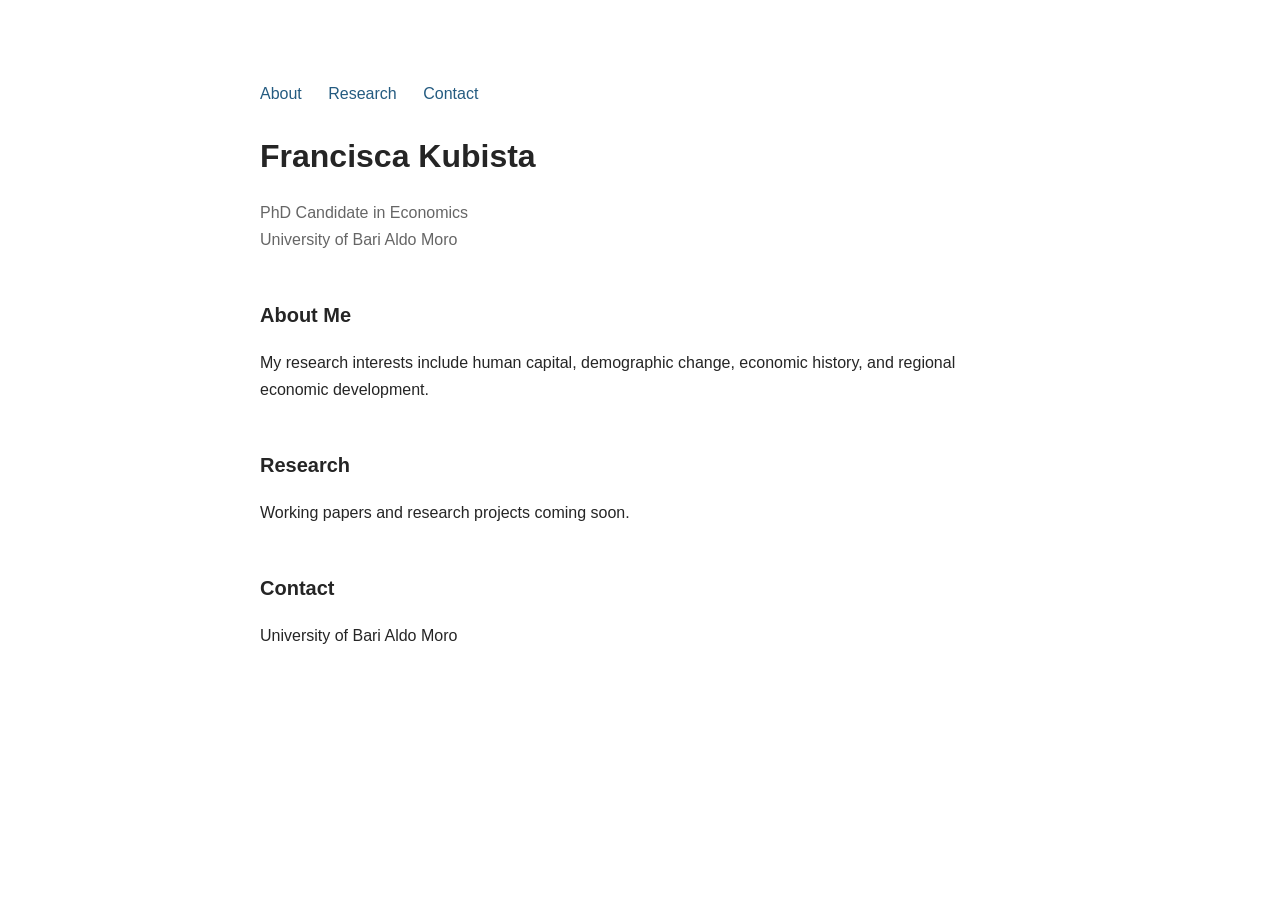
==== index.html @ 59e282ac "Create index.html Create academic homepage" ====
<!DOCTYPE html>
<html lang="en">
<head>
  <meta charset="UTF-8">
  <meta name="viewport" content="width=device-width, initial-scale=1">
  <title>Francisca Kubista | Economics</title>
  <style>
    body {
      font-family: Arial, sans-serif;
      max-width: 760px;
      margin: 80px auto;
      padding: 0 24px;
      color: #252525;
      line-height: 1.7;
    }
    h1 { font-size: 32px; margin-bottom: 4px; }
    h2 { margin-top: 45px; font-size: 20px; }
    a { color: #245b80; text-decoration: none; }
    nav a { margin-right: 22px; }
    .subtitle { color: #666; }
  </style>
</head>
<body>
  <nav>
    <a href="#about">About</a>
    <a href="#research">Research</a>
    <a href="#contact">Contact</a>
  </nav>

  <h1>Francisca Kubista</h1>
  <p class="subtitle">
    PhD Candidate in Economics<br>
    University of Bari Aldo Moro
  </p>

  <h2 id="about">About Me</h2>
  <p>
    My research interests include human capital,
    demographic change, economic history, and
    regional economic development.
  </p>

  <h2 id="research">Research</h2>
  <p>Working papers and research projects coming soon.</p>

  <h2 id="contact">Contact</h2>
  <p>University of Bari Aldo Moro</p>
</body>
</html>
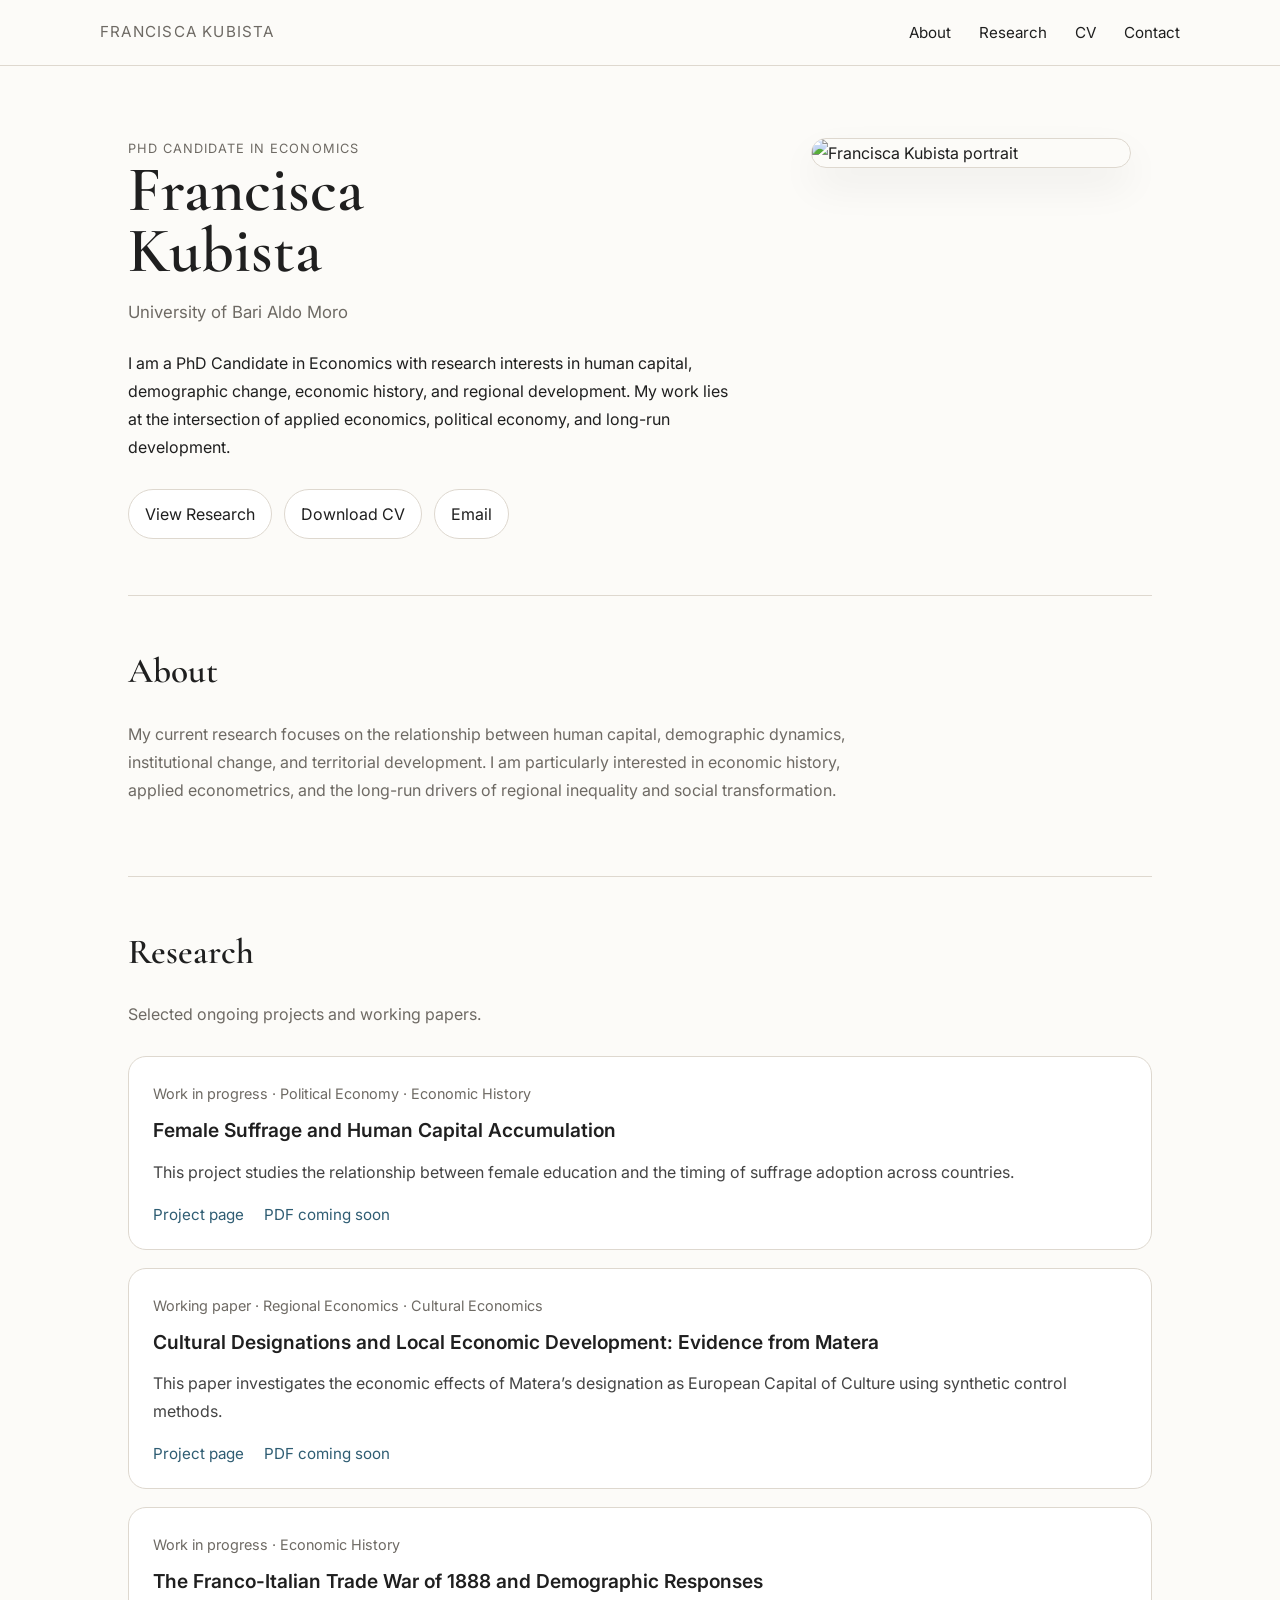
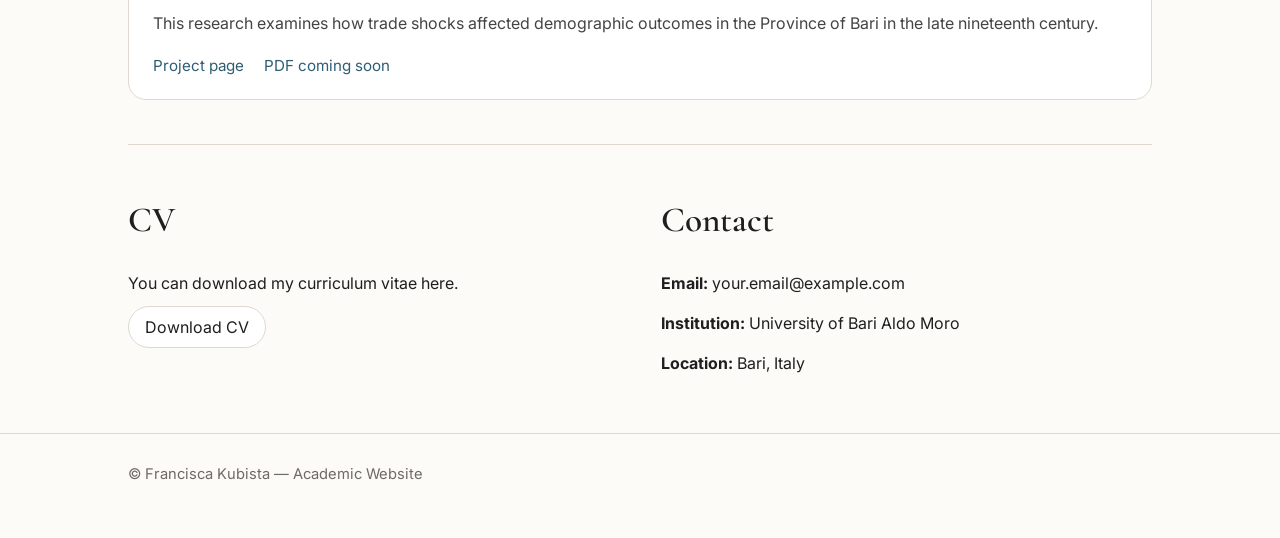
==== commit e55417d9: "Update index.html" ====
--- a/index.html
+++ b/index.html
@@ -1,50 +1,142 @@
-
 <!DOCTYPE html>
 <html lang="en">
 <head>
   <meta charset="UTF-8">
   <meta name="viewport" content="width=device-width, initial-scale=1">
-  <title>Francisca Kubista | Economics</title>
-  <style>
-    body {
-      font-family: Arial, sans-serif;
-      max-width: 760px;
-      margin: 80px auto;
-      padding: 0 24px;
-      color: #252525;
-      line-height: 1.7;
-    }
-    h1 { font-size: 32px; margin-bottom: 4px; }
-    h2 { margin-top: 45px; font-size: 20px; }
-    a { color: #245b80; text-decoration: none; }
-    nav a { margin-right: 22px; }
-    .subtitle { color: #666; }
-  </style>
+  <title>Francisca Kubista | Academic Website</title>
+  <meta name="description" content="Francisca Kubista | PhD Candidate in Economics">
+  <link rel="stylesheet" href="style.css">
 </head>
 <body>
-  <nav>
-    <a href="#about">About</a>
-    <a href="#research">Research</a>
-    <a href="#contact">Contact</a>
-  </nav>
 
-  <h1>Francisca Kubista</h1>
-  <p class="subtitle">
-    PhD Candidate in Economics<br>
-    University of Bari Aldo Moro
-  </p>
+  <header class="site-header">
+    <div class="container nav">
+      <div class="brand">Francisca Kubista</div>
+      <nav class="nav-links">
+        <a href="#about">About</a>
+        <a href="#research">Research</a>
+        <a href="#cv">CV</a>
+        <a href="#contact">Contact</a>
+      </nav>
+    </div>
+  </header>
 
-  <h2 id="about">About Me</h2>
-  <p>
-    My research interests include human capital,
-    demographic change, economic history, and
-    regional economic development.
-  </p>
+  <main class="container">
 
-  <h2 id="research">Research</h2>
-  <p>Working papers and research projects coming soon.</p>
+    <section class="hero">
+      <div class="hero-text">
+        <div class="smallcaps">PhD Candidate in Economics</div>
+        <h1>Francisca<br>Kubista</h1>
+        <div class="subtitle">
+          University of Bari Aldo Moro
+        </div>
+        <p>
+          I am a PhD Candidate in Economics with research interests in
+          human capital, demographic change, economic history, and regional development.
+          My work lies at the intersection of applied economics, political economy,
+          and long-run development.
+        </p>
 
-  <h2 id="contact">Contact</h2>
-  <p>University of Bari Aldo Moro</p>
+        <div class="hero-links">
+          <a class="button-link" href="#research">View Research</a>
+          <a class="button-link" href="assets/cv.pdf" target="_blank">Download CV</a>
+          <a class="button-link" href="mailto:your.email@example.com">Email</a>
+        </div>
+      </div>
+
+      <div class="hero-photo">
+        <img src="assets/profile.jpg" alt="Francisca Kubista portrait">
+      </div>
+    </section>
+
+    <section class="section" id="about">
+      <h2>About</h2>
+      <p class="section-intro">
+        My current research focuses on the relationship between human capital,
+        demographic dynamics, institutional change, and territorial development.
+        I am particularly interested in economic history, applied econometrics,
+        and the long-run drivers of regional inequality and social transformation.
+      </p>
+    </section>
+
+    <section class="section" id="research">
+      <h2>Research</h2>
+      <p class="section-intro">
+        Selected ongoing projects and working papers.
+      </p>
+
+      <div class="research-list">
+
+        <article class="paper-card">
+          <div class="paper-meta">Work in progress · Political Economy · Economic History</div>
+          <h3 class="paper-title">Female Suffrage and Human Capital Accumulation</h3>
+          <p class="paper-desc">
+            This project studies the relationship between female education and the
+            timing of suffrage adoption across countries.
+          </p>
+          <div class="paper-links">
+            <a href="papers/suffrage.html">Project page</a>
+            <a href="#">PDF coming soon</a>
+          </div>
+        </article>
+
+        <article class="paper-card">
+          <div class="paper-meta">Working paper · Regional Economics · Cultural Economics</div>
+          <h3 class="paper-title">Cultural Designations and Local Economic Development: Evidence from Matera</h3>
+          <p class="paper-desc">
+            This paper investigates the economic effects of Matera’s designation as
+            European Capital of Culture using synthetic control methods.
+          </p>
+          <div class="paper-links">
+            <a href="papers/matera.html">Project page</a>
+            <a href="#">PDF coming soon</a>
+          </div>
+        </article>
+
+        <article class="paper-card">
+          <div class="paper-meta">Work in progress · Economic History</div>
+          <h3 class="paper-title">The Franco-Italian Trade War of 1888 and Demographic Responses</h3>
+          <p class="paper-desc">
+            This research examines how trade shocks affected demographic outcomes
+            in the Province of Bari in the late nineteenth century.
+          </p>
+          <div class="paper-links">
+            <a href="papers/tradewar.html">Project page</a>
+            <a href="#">PDF coming soon</a>
+          </div>
+        </article>
+
+      </div>
+    </section>
+
+    <section class="section two-col" id="cv">
+      <div>
+        <h2>CV</h2>
+        <p>
+          You can download my curriculum vitae here.
+        </p>
+        <p>
+          <a class="button-link" href="assets/cv.pdf" target="_blank">Download CV</a>
+        </p>
+      </div>
+
+      <div id="contact">
+        <h2>Contact</h2>
+        <ul class="clean">
+          <li><strong>Email:</strong> your.email@example.com</li>
+          <li><strong>Institution:</strong> University of Bari Aldo Moro</li>
+          <li><strong>Location:</strong> Bari, Italy</li>
+        </ul>
+      </div>
+    </section>
+
+  </main>
+
+  <footer class="footer">
+    <div class="container">
+      © Francisca Kubista — Academic Website
+    </div>
+  </footer>
+
 </body>
 </html>
--- a/style.css
+++ b/style.css
@@ -0,0 +1,247 @@
+@import url('https://fonts.googleapis.com/css2?family=Inter:wght@300;400;500;600&family=Cormorant+Garamond:wght@500;600;700&display=swap');
+
+:root {
+  --bg: #fcfbf8;
+  --text: #1f1f1f;
+  --muted: #6e6a64;
+  --line: #ded8cf;
+  --accent: #2f5d73;
+  --accent-soft: #edf3f6;
+  --maxw: 1080px;
+}
+
+* {
+  box-sizing: border-box;
+}
+
+html {
+  scroll-behavior: smooth;
+}
+
+body {
+  margin: 0;
+  background: var(--bg);
+  color: var(--text);
+  font-family: 'Inter', sans-serif;
+  line-height: 1.75;
+}
+
+a {
+  color: var(--accent);
+  text-decoration: none;
+}
+
+a:hover {
+  text-decoration: underline;
+}
+
+.container {
+  max-width: var(--maxw);
+  margin: 0 auto;
+  padding: 0 28px;
+}
+
+.site-header {
+  border-bottom: 1px solid var(--line);
+  background: rgba(252, 251, 248, 0.92);
+  backdrop-filter: blur(8px);
+  position: sticky;
+  top: 0;
+  z-index: 10;
+}
+
+.nav {
+  display: flex;
+  justify-content: space-between;
+  align-items: center;
+  padding: 18px 0;
+}
+
+.brand {
+  font-size: 0.95rem;
+  letter-spacing: 0.08em;
+  text-transform: uppercase;
+  color: var(--muted);
+}
+
+.nav-links a {
+  margin-left: 24px;
+  font-size: 0.95rem;
+  color: var(--text);
+}
+
+.hero {
+  display: grid;
+  grid-template-columns: 1.25fr 0.75fr;
+  gap: 56px;
+  padding: 72px 0 56px;
+  align-items: start;
+}
+
+.hero-text h1 {
+  font-family: 'Cormorant Garamond', serif;
+  font-size: 4rem;
+  line-height: 0.95;
+  margin: 0 0 16px 0;
+  font-weight: 600;
+}
+
+.hero-text .subtitle {
+  font-size: 1.05rem;
+  color: var(--muted);
+  margin-bottom: 22px;
+}
+
+.hero-text p {
+  max-width: 680px;
+  font-size: 1rem;
+}
+
+.hero-links {
+  margin-top: 28px;
+  display: flex;
+  flex-wrap: wrap;
+  gap: 12px;
+}
+
+.button-link {
+  border: 1px solid var(--line);
+  padding: 10px 16px;
+  border-radius: 999px;
+  color: var(--text);
+  background: white;
+  transition: 0.2s ease;
+}
+
+.button-link:hover {
+  background: var(--accent-soft);
+  text-decoration: none;
+}
+
+.hero-photo {
+  display: flex;
+  justify-content: center;
+}
+
+.hero-photo img {
+  width: 100%;
+  max-width: 320px;
+  border-radius: 22px;
+  object-fit: cover;
+  border: 1px solid var(--line);
+  box-shadow: 0 18px 40px rgba(0,0,0,0.06);
+}
+
+.section {
+  padding: 44px 0;
+  border-top: 1px solid var(--line);
+}
+
+.section h2 {
+  font-family: 'Cormorant Garamond', serif;
+  font-size: 2.2rem;
+  margin: 0 0 18px;
+  font-weight: 600;
+}
+
+.section-intro {
+  max-width: 760px;
+  color: var(--muted);
+  margin-bottom: 28px;
+}
+
+.research-list {
+  display: grid;
+  gap: 18px;
+}
+
+.paper-card {
+  background: white;
+  border: 1px solid var(--line);
+  border-radius: 18px;
+  padding: 24px 24px 20px;
+  transition: transform 0.2s ease, box-shadow 0.2s ease;
+}
+
+.paper-card:hover {
+  transform: translateY(-2px);
+  box-shadow: 0 12px 28px rgba(0,0,0,0.05);
+}
+
+.paper-meta {
+  font-size: 0.9rem;
+  color: var(--muted);
+  margin-bottom: 8px;
+}
+
+.paper-title {
+  font-size: 1.2rem;
+  margin: 0 0 10px;
+  font-weight: 600;
+}
+
+.paper-desc {
+  margin: 0 0 14px;
+  color: #444;
+}
+
+.paper-links a {
+  margin-right: 16px;
+  font-size: 0.95rem;
+}
+
+.two-col {
+  display: grid;
+  grid-template-columns: 1fr 1fr;
+  gap: 42px;
+}
+
+.footer {
+  border-top: 1px solid var(--line);
+  padding: 28px 0 50px;
+  color: var(--muted);
+  font-size: 0.92rem;
+}
+
+.smallcaps {
+  letter-spacing: 0.08em;
+  text-transform: uppercase;
+  font-size: 0.8rem;
+  color: var(--muted);
+}
+
+ul.clean {
+  list-style: none;
+  padding: 0;
+  margin: 0;
+}
+
+ul.clean li {
+  margin-bottom: 12px;
+}
+
+@media (max-width: 900px) {
+  .hero,
+  .two-col {
+    grid-template-columns: 1fr;
+  }
+
+  .hero-text h1 {
+    font-size: 3.1rem;
+  }
+
+  .hero-photo {
+    justify-content: flex-start;
+  }
+
+  .nav {
+    flex-direction: column;
+    align-items: flex-start;
+    gap: 12px;
+  }
+
+  .nav-links a {
+    margin-left: 0;
+    margin-right: 18px;
+  }
+}
